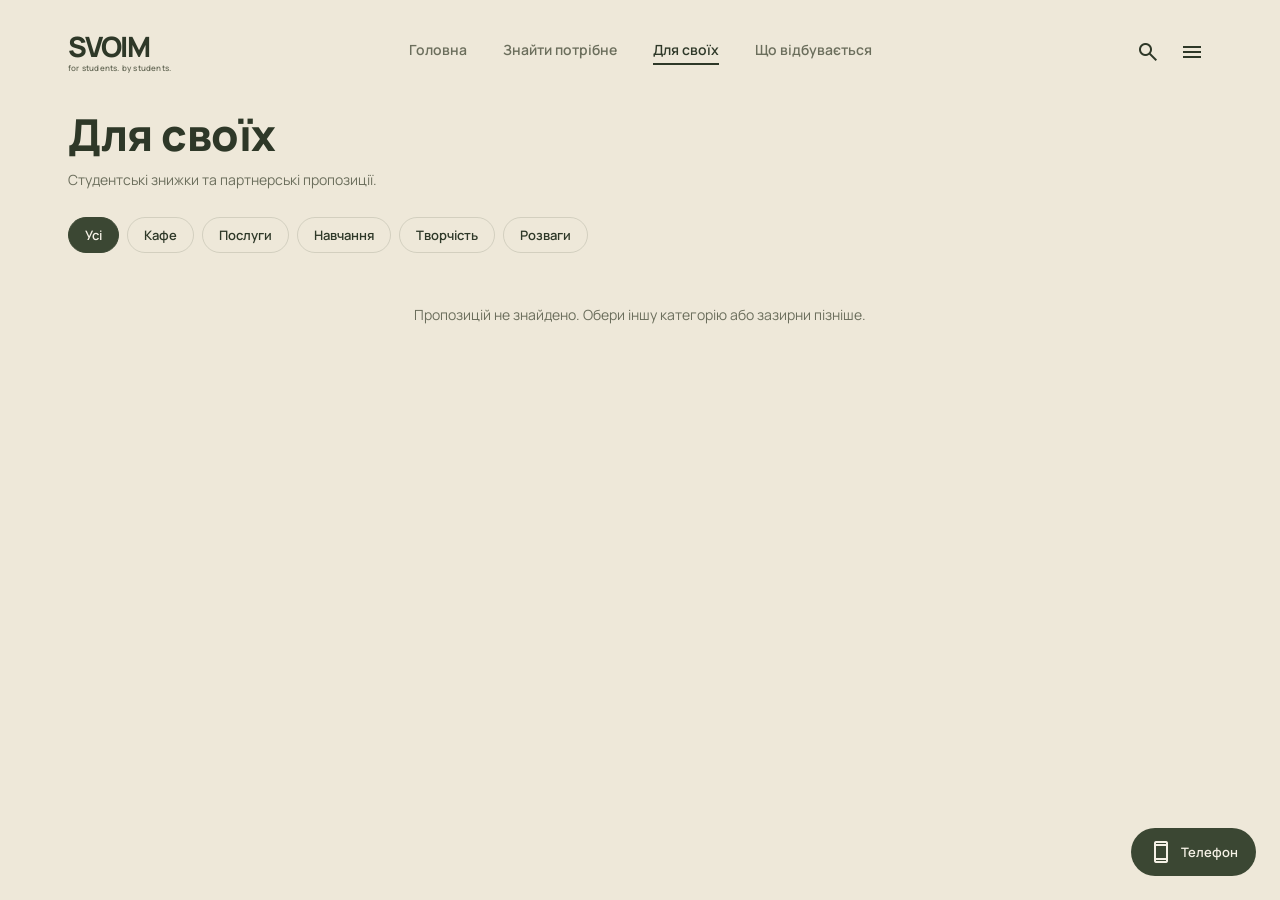
==== discounts.html @ bbe0a5d1 "initial commit" ====
<!DOCTYPE html>
<html lang="uk">
<head>
    <meta charset="UTF-8">
    <meta name="viewport" content="width=device-width, initial-scale=1">
    <title>Для своїх — SVOIM</title>
    <link rel="preconnect" href="https://fonts.googleapis.com">
    <link rel="preconnect" href="https://fonts.gstatic.com" crossorigin>
    <link href="https://fonts.googleapis.com/css2?family=Caveat:wght@500;700&family=Manrope:wght@400;600;800&display=swap" rel="stylesheet">
    <!-- тільки потрібні іконки (список має бути в алфавітному порядку) -->
    <link href="https://fonts.googleapis.com/css2?family=Material+Symbols+Outlined:opsz,wght,FILL,GRAD@24,400,0,0&icon_names=arrow_back,arrow_forward,atm,battery_charging_full,bookmark,build,calendar_month,calendar_today,checkroom,chevron_right,close,computer,content_copy,credit_card,desktop_windows,document_scanner,event,expand_more,favorite,handyman,home,key,local_cafe,local_offer,local_shipping,location_on,menu,more_horiz,palette,payments,percent,person,photo_camera,print,schedule,search,settings,share,smartphone,star&display=block" rel="stylesheet">
    <link rel="stylesheet" href="style.css">
    <script src="data.js"></script>
    <script src="script.js"></script>
    <script defer src="pages.js"></script>
</head>
<body data-page="discounts">
<div class="page">

    <header class="header">
        <a class="logo" href="index.html">SVOIM<span class="logo__tag">for students. by students.</span></a>
        <nav class="header__nav" aria-label="Основна навігація">
            <a class="header__link" href="index.html">Головна</a>
            <a class="header__link" href="needs.html">Знайти потрібне</a>
            <a class="header__link is-active" href="discounts.html" aria-current="page">Для своїх</a>
            <a class="header__link" href="events.html">Що відбувається</a>
        </nav>
        <div class="header__actions">
            <a class="icon-btn" href="needs.html" aria-label="Пошук"><span class="material-symbols-outlined">search</span></a>
            <button class="icon-btn" type="button" aria-label="Меню"><span class="material-symbols-outlined">menu</span></button>
        </div>
    </header>

    <main>
        <div class="page-head">
            <a class="back" href="index.html"><span class="material-symbols-outlined">arrow_back</span>Назад</a>
            <h1 class="page-head__title">Для своїх</h1>
            <p class="page-head__sub">Студентські знижки та партнерські пропозиції.</p>
        </div>
        <div class="chips" role="group" aria-label="Категорії">
            <button class="chip is-active" type="button" data-filter="all" aria-pressed="true">Усі</button>
            <button class="chip" type="button" data-filter="Кафе" aria-pressed="false">Кафе</button>
            <button class="chip" type="button" data-filter="Послуги" aria-pressed="false">Послуги</button>
            <button class="chip" type="button" data-filter="Навчання" aria-pressed="false">Навчання</button>
            <button class="chip" type="button" data-filter="Творчість" aria-pressed="false">Творчість</button>
            <button class="chip" type="button" data-filter="Розваги" aria-pressed="false">Розваги</button>
        </div>
        <ul class="offers stagger" data-list></ul>
        <p class="empty" data-empty hidden>Пропозицій не знайдено.</p>
    </main>

    <nav class="bottom-nav" aria-label="Мобільна навігація">
        <a class="bottom-nav__item" href="index.html"><span class="material-symbols-outlined">home</span>Головна</a>
        <a class="bottom-nav__item" href="needs.html"><span class="material-symbols-outlined">search</span>Пошук</a>
        <a class="bottom-nav__item is-active" href="discounts.html" aria-current="page"><span class="material-symbols-outlined">local_offer</span>Для своїх</a>
        <a class="bottom-nav__item" href="events.html"><span class="material-symbols-outlined">calendar_today</span>Події</a>
        <a class="bottom-nav__item" href="profile.html"><span class="material-symbols-outlined">person</span>Профіль</a>
    </nav>
</div>
</body>
</html>
---- style.css ----
/* =========================================================
   SVOIM  стилі
   порядок 1 токени · 2 база · 3 компоненти · 4 секції · 5 десктоп
   підхід mobile-first, один брейкпоінт (900px)
   ========================================================= */

/* ---------- 1. токен ---------- */
:root {
    /* колір */
    --bg:          #EEE8D9;
    --surface:     #E6DFCC;
    --surface-hi:  #F5F1E6;
    --ink:         #2E3828;
    --ink-soft:    #6B6E5C;
    --olive:       #3B4733;
    --line:        rgba(46, 56, 40, 0.14);

    /* шрифти */
    --font-body: 'Manrope', system-ui, sans-serif;
    --font-hand: 'Caveat', 'Segoe Print', cursive;

    /* форма */
    --radius-lg: 24px;
    --radius-md: 16px;
    --gutter: 20px;
    --page-max: 1240px;
}

/* ---------- 2. баба ---------- */
*, *::before, *::after { box-sizing: border-box; }

* { margin: 0; padding: 0; }

body {
    font-family: var(--font-body);
    background: var(--bg);
    color: var(--ink);
    -webkit-font-smoothing: antialiased;
}

a { color: inherit; text-decoration: none; }
ul { list-style: none; }
button { font: inherit; color: inherit; background: none; border: 0; cursor: pointer; }

:focus-visible { outline: 2px solid var(--olive); outline-offset: 3px; }

.page {
    max-width: var(--page-max);
    min-height: 100dvh;
    margin: 0 auto;
    padding: 0 var(--gutter) 96px;   /* запас під нижню навігацію */
    display: flex;
    flex-direction: column;
}

main { flex: 1; }
[hidden] { display: none !important; }

/* ---------- 3. компоненти ---------- */

/* кнопка іконка */
.icon-btn {
    display: grid;
    place-items: center;
    width: 40px;
    height: 40px;
    border-radius: 50%;
    transition: background-color 0.2s;
}
.icon-btn:hover { background: var(--line); }

/* головна кнопка */
.btn {
    display: inline-flex;
    align-items: center;
    gap: 14px;
    padding: 14px 22px;
    border-radius: 100px;
    background: var(--olive);
    color: var(--surface-hi);
    font-size: 15px;
    font-weight: 600;
    transition: transform 0.15s;
}
.btn:active { transform: scale(0.97); }
.btn .material-symbols-outlined { font-size: 20px; }

/* картка категорії */
.card {
    display: flex;
    flex-direction: column;
    height: 100%;
    min-height: 120px;
    padding: 18px;
    border-radius: var(--radius-lg);
    background: var(--surface);
    transition: background-color 0.2s;
}
.card:hover { background: #DFD7C1; }
.card:active { background: #D8CFB8; }

.card__icon  { font-size: 28px; margin-bottom: auto; }
.card__title { font-size: 15px; font-weight: 800; margin-top: 24px; letter-spacing: -0.2px; }
.card__desc,
.card__arrow { display: none; }   /* на мобільному тільки іконка + назва */

/* ---------- 4. секції ---------- */

/* шапка */
.header {
    display: flex;
    justify-content: space-between;
    align-items: center;
    padding: 20px 0 12px;
}

.logo {
    display: flex;
    flex-direction: column;
    font-weight: 800;
    font-size: 28px;
    line-height: 1;
    letter-spacing: -1.2px;
}
.logo__tag {
    margin-top: 4px;
    font-size: 8px;
    font-weight: 600;
    letter-spacing: 0.2px;
    color: var(--ink-soft);
}

.header__nav { display: none; }
.header__actions { display: flex; gap: 4px; }

/* Hero */
.hero {
    position: relative;
    display: flex;
    flex-direction: column;
    gap: 24px;
    margin: 12px 0 28px;
}

.hero__title {
    font-family: var(--font-hand);
    font-size: 56px;
    font-weight: 700;
    line-height: 0.95;
    margin-bottom: 16px;
}

.hero__desc {
    font-size: 13px;
    line-height: 1.5;
    color: var(--ink-soft);
    margin-bottom: 20px;
}

.hero__note { display: none; }

.hero__photo {
    display: grid;
    place-items: center;
    min-height: 200px;
    border-radius: var(--radius-lg);
    background-color: var(--olive);
    background-image: var(--hero-photo, linear-gradient(135deg, #66735A, #2E3828));
    background-size: cover;
    background-position: center;
}
.hero__photo-hint { font-size: 36px; color: rgba(255, 255, 255, 0.4); }

/* сітка карток */
.cards {
    display: grid;
    grid-template-columns: 1fr 1fr;
    gap: 12px;
}

/* футер з містом і хвилястою лінією */
.footer {
    display: flex;
    align-items: center;
    justify-content: center;
    gap: 4px;
    margin-top: 28px;
    padding-top: 20px;
    font-size: 13px;
    font-weight: 600;
    background: url("data:image/svg+xml,%3Csvg xmlns='http://www.w3.org/2000/svg' width='60' height='8' viewBox='0 0 60 8'%3E%3Cpath d='M0 4Q15 0 30 4T60 4' fill='none' stroke='%232E3828' stroke-opacity='.4' stroke-width='1.2'/%3E%3C/svg%3E") repeat-x top / 60px 8px;
}
.footer .material-symbols-outlined { font-size: 18px; }

/* нижня навігація (мобільний) */
.bottom-nav {
    position: fixed;
    inset: auto 0 0 0;
    display: grid;
    grid-template-columns: repeat(5, 1fr);
    padding: 10px 8px calc(10px + env(safe-area-inset-bottom));
    border-radius: var(--radius-lg) var(--radius-lg) 0 0;
    background: var(--surface-hi);
    box-shadow: 0 -6px 24px rgba(46, 56, 40, 0.08);
}
.bottom-nav__item {
    display: flex;
    flex-direction: column;
    align-items: center;
    gap: 2px;
    font-size: 10px;
    font-weight: 600;
    color: var(--ink-soft);
}
.bottom-nav__item.is-active { color: var(--ink); }
.bottom-nav__item .material-symbols-outlined { font-size: 24px; }

/* ---------- 4b. внутрішні сторінки ---------- */
.page-head { margin: 8px 0 20px; }
.page-head__title { font-size: 28px; font-weight: 800; letter-spacing: -0.5px; }
.page-head__sub { margin-top: 6px; font-size: 14px; color: var(--ink-soft); }

.back {
    display: inline-flex;
    align-items: center;
    gap: 4px;
    margin-bottom: 12px;
    font-size: 14px;
    font-weight: 600;
    color: var(--ink-soft);
}
.back .material-symbols-outlined { font-size: 20px; }

/* пошук */
.search {
    display: flex;
    align-items: center;
    gap: 10px;
    height: 48px;
    margin-bottom: 20px;
    padding: 0 16px;
    border-radius: 100px;
    background: var(--surface);
    color: var(--ink-soft);
}
.search input::-webkit-search-cancel-button { display: none; }
.search:focus-within { outline: 2px solid var(--olive); }
.search input {
    flex: 1;
    min-width: 0;
    height: 100%;
    border: 0;
    outline: 0;
    background: none;
    font: inherit;
    font-size: 14px;
    color: var(--ink);
}

/* плитки послуг */
.tiles { display: grid; grid-template-columns: repeat(3, 1fr); gap: 10px; }
.tile {
    display: flex;
    flex-direction: column;
    align-items: center;
    justify-content: center;
    gap: 10px;
    aspect-ratio: 1;
    padding: 10px;
    border-radius: var(--radius-md);
    background: var(--surface);
    text-align: center;
    font-size: 11px;
    font-weight: 600;
    line-height: 1.25;
    transition: background-color 0.2s;
}
.tile:hover { background: #DFD7C1; }
.tile .material-symbols-outlined { font-size: 28px; }
.empty { margin-top: 24px; font-size: 14px; color: var(--ink-soft); text-align: center; }

/* фільтри-чіпси */
.chips {
    display: flex;
    gap: 8px;
    margin: 0 calc(var(--gutter) * -1) 20px;
    padding: 0 var(--gutter);
    overflow-x: auto;
    scrollbar-width: none;
}
.chips::-webkit-scrollbar { display: none; }
.chip {
    flex: none;
    padding: 8px 16px;
    border: 1px solid var(--line);
    border-radius: 100px;
    font-size: 13px;
    font-weight: 600;
}
.chip.is-active { background: var(--olive); border-color: var(--olive); color: var(--surface-hi); }

/* картки знижок */
.offers { display: grid; grid-template-columns: 1fr; gap: 16px; }
.offer {
    display: flex;
    flex-direction: column;
    overflow: hidden;
    border-radius: var(--radius-lg);
    background: var(--surface-hi);
    content-visibility: auto;            /* не малюємо те, що поза екраном */
    contain-intrinsic-size: auto 280px;
}
.offer__img {
    display: grid;
    place-items: center;
    aspect-ratio: 16 / 10;
    background-color: var(--tone, var(--olive));
    background-image: var(--img, none);  /* сюди можна підставити фото style="--img:url(img/x.jpg)" */
    background-size: cover;
    background-position: center;
    color: rgba(255, 255, 255, 0.5);
}
.offer__img .material-symbols-outlined { font-size: 40px; }
.offer__body { display: flex; flex-direction: column; flex: 1; gap: 4px; padding: 14px 16px 16px; }
.offer__title { font-size: 16px; font-weight: 800; line-height: 1.25; }
.offer__place { font-size: 12px; color: var(--ink-soft); }
.offer__foot { display: flex; align-items: center; justify-content: space-between; margin-top: auto; padding-top: 12px; }
.badge {
    padding: 7px 14px;
    border-radius: 100px;
    background: var(--olive);
    color: var(--surface-hi);
    font-size: 11px;
    font-weight: 600;
}
.offer__go,
.row__go {
    display: grid;
    place-items: center;
    width: 32px;
    height: 32px;
    border: 1px solid var(--line);
    border-radius: 50%;
}
.offer__go .material-symbols-outlined,
.row__go .material-symbols-outlined { font-size: 18px; }

/* ---------- 4c. рядки, місце, мапа, профыль ---------- */
.chips + .chips { margin-top: -8px; }

/* рядок списку (події, результати пошуку, міні-картка на мапі) */
.rows { display: grid; gap: 10px; }
.row {
    display: flex;
    align-items: center;
    gap: 14px;
    padding: 10px 14px 10px 10px;
    border-radius: var(--radius-md);
    background: var(--surface);
}
.row__img {
    flex: none;
    display: grid;
    place-items: center;
    width: 76px;
    height: 68px;
    border-radius: 12px;
    background-color: var(--tone, var(--olive));
    background-image: var(--img, none);
    background-size: cover;
    color: rgba(255, 255, 255, 0.55);
}
.row__body { flex: 1; min-width: 0; display: flex; flex-direction: column; }
.row__title { font-size: 14px; font-weight: 800; line-height: 1.25; }
.row__meta { margin-top: 4px; font-size: 12px; line-height: 1.4; color: var(--ink-soft); }

.rating { display: inline-flex; align-items: center; gap: 3px; font-weight: 600; color: var(--ink); }
.rating .material-symbols-outlined { font-size: 14px; }
.tag { padding: 3px 10px; border-radius: 100px; background: var(--surface); font-size: 11px; font-weight: 600; color: var(--ink); }
.badge--soft { align-self: flex-start; margin-top: 8px; padding: 4px 10px; background: var(--surface-hi); color: var(--ink); }

/* сторінка місця */
.page-bar { display: flex; align-items: center; justify-content: space-between; margin-bottom: 8px; }
.page-bar .back { margin-bottom: 0; }
.place__img {
    position: relative;
    display: grid;
    place-items: center;
    aspect-ratio: 16 / 10;
    margin-bottom: 18px;
    border-radius: var(--radius-lg);
    background-color: var(--tone, var(--olive));
    background-image: var(--img, none);
    background-size: cover;
    color: rgba(255, 255, 255, 0.5);
}
.place__img > .material-symbols-outlined { font-size: 56px; }
.place__title { font-size: 26px; font-weight: 800; letter-spacing: -0.5px; }
.place__meta { display: flex; flex-wrap: wrap; align-items: center; gap: 8px; margin: 8px 0 14px; font-size: 13px; }
.fact { display: flex; align-items: center; gap: 8px; margin-bottom: 14px; font-size: 13px; font-weight: 600; }
.fact--spaced { margin-top: 14px; }
.fact .material-symbols-outlined { font-size: 20px; color: var(--ink-soft); }
.services { display: flex; flex-wrap: wrap; gap: 8px; margin-bottom: 18px; }
.service { display: inline-flex; align-items: center; gap: 6px; padding: 8px 12px; border-radius: 100px; background: var(--surface); font-size: 12px; font-weight: 600; }
.service .material-symbols-outlined { font-size: 16px; }
.perk { margin: 18px 0 8px; padding: 14px 16px; border-radius: var(--radius-md); background: var(--surface); font-size: 13px; line-height: 1.4; }
.perk__title { margin-bottom: 4px; font-size: 14px; font-weight: 800; }
.accordion { border-top: 1px solid var(--line); }
.accordion summary { display: flex; align-items: center; justify-content: space-between; padding: 14px 0; font-size: 14px; font-weight: 600; cursor: pointer; list-style: none; }
.accordion summary::-webkit-details-marker { display: none; }
.accordion__body { padding-bottom: 14px; font-size: 13px; line-height: 1.5; color: var(--ink-soft); }

/* мапа (схематична, SVG) */
.map { position: relative; isolation: isolate; height: 62dvh; min-height: 420px; overflow: hidden; border-radius: var(--radius-lg); background: var(--surface); }
.map__canvas { position: absolute; inset: 0; }
.map__note { position: absolute; top: 12px; left: 12px; right: 12px; z-index: 1000; padding: 10px 14px; border-radius: var(--radius-md); background: var(--surface-hi); font-size: 13px; text-align: center; }
.map-pin { background: none; border: 0; }
.map-pin .material-symbols-outlined { display: block; font-size: 36px; color: var(--ink); }
.map-pin.is-active .material-symbols-outlined { color: var(--olive); transform: scale(1.3); transform-origin: bottom center; }
.map__card { z-index: 1000; position: absolute; inset: auto 12px 12px; display: flex; flex-direction: column; gap: 10px; padding: 10px; border-radius: var(--radius-md); background: var(--surface-hi); }

/* профіль */
.profile { max-width: 560px; }
.profile__head { display: flex; align-items: center; gap: 14px; margin: 8px 0 20px; }
.avatar { display: grid; place-items: center; width: 64px; height: 64px; border-radius: 50%; background: var(--surface); }
.avatar .material-symbols-outlined { font-size: 32px; }
.menu-list { margin-bottom: 24px; }
.menu-item { display: flex; align-items: center; gap: 14px; padding: 16px 4px; border-bottom: 1px solid var(--line); font-size: 15px; font-weight: 600; }
.menu-item .material-symbols-outlined:last-child { margin-left: auto; color: var(--ink-soft); }

/* кнопки варіанти */
.btn--block { display: flex; justify-content: center; width: 100%; }
.btn--outline { background: none; border: 1px solid var(--ink); color: var(--ink); }

/* ---------- 4d. панелі бокове меню, пошук, порожні стани ---------- */
.empty-state { display: grid; justify-items: center; gap: 12px; padding: 48px 0; text-align: center; font-size: 14px; color: var(--ink-soft); }
.empty-state > .material-symbols-outlined { font-size: 40px; }
.empty-state .page-head__title { color: var(--ink); }
.menu-item small { display: block; margin-top: 2px; font-size: 12px; font-weight: 400; color: var(--ink-soft); }
.menu-item.is-active { color: var(--olive); }

.drawer-backdrop {
    position: fixed; inset: 0; z-index: 130;
    background: rgba(30, 36, 26, 0.4);
    opacity: 0; visibility: hidden;
    transition: opacity 0.25s, visibility 0.25s;
}
.drawer {
    position: fixed; inset: 0 0 0 auto; z-index: 131;
    display: flex; flex-direction: column;
    width: min(320px, 86vw);
    padding: 20px;
    background: var(--surface-hi);
    transform: translateX(100%); visibility: hidden;
    transition: transform 0.3s cubic-bezier(0.2, 0.7, 0.2, 1), visibility 0.3s;
}
.drawer.is-open, .drawer-backdrop.is-open { visibility: visible; }
.drawer.is-open { transform: none; }
.drawer-backdrop.is-open { opacity: 1; }
.drawer__head { display: flex; align-items: center; justify-content: space-between; margin-bottom: 12px; }
.drawer__logo { font-size: 26px; font-weight: 800; letter-spacing: -1.2px; }
.drawer .menu-list { margin-bottom: 0; }
.drawer__foot { margin-top: auto; font-size: 12px; line-height: 1.5; color: var(--ink-soft); }

.search-sheet { position: fixed; inset: 0; z-index: 140; overflow-y: auto; background: var(--bg); animation: fade 0.2s; }
.search-sheet__inner { max-width: 640px; margin: 0 auto; padding: 16px var(--gutter) 40px; }
.sheet-title { margin: 20px 0 4px; font-size: 13px; font-weight: 800; color: var(--ink-soft); }

/* ---------- 5. дескоп (від 900px) ---------- */
@media (min-width: 900px) {
    :root { --gutter: 48px; }

    .page { padding-bottom: 32px; }

    /* шапка лого | меню по центру | іконки */
    .header {
        display: grid;
        grid-template-columns: 1fr auto 1fr;
        padding: 32px 0 24px;
    }
    .header__actions { justify-content: flex-end; }

    .header__nav { display: flex; gap: 36px; }
    .header__link {
        padding-bottom: 4px;
        font-size: 14px;
        font-weight: 600;
        color: var(--ink-soft);
        border-bottom: 2px solid transparent;
        transition: color 0.2s;
    }
    .header__link:hover { color: var(--ink); }
    .header__link.is-active { color: var(--ink); border-color: var(--ink); }

    /* hero текст зліва, фото справа з плавним переходом */
    .hero {
        display: grid;
        grid-template-columns: minmax(0, 1fr) minmax(0, 1.2fr);
        align-items: center;
        gap: 0;
        margin: 0 0 40px;
    }
    .hero__text { position: relative; z-index: 1; }

    .hero__title { font-size: 92px; margin-bottom: 28px; }
    .hero__desc  { font-size: 16px; margin-bottom: 28px; }
    .btn { padding: 16px 28px; font-size: 16px; }

    .hero__photo {
        min-height: 420px;
        border-radius: 32px;
        mask-image: linear-gradient(90deg, transparent 0, #000 30%);
    }

    .hero__note {
        display: block;
        position: absolute;
        top: 12%;
        left: 47%;
        z-index: 2;
        font-family: var(--font-hand);
        font-size: 24px;
        line-height: 1;
        color: var(--ink-soft);
        transform: rotate(-6deg);
    }

    /* картки 4 в ряд, з описом і стрілкою */
    .cards { grid-template-columns: repeat(4, 1fr); gap: 20px; }

    .card { min-height: 190px; padding: 24px; }
    .card__title { font-size: 16px; margin-top: 28px; }
    .card__desc  { display: block; margin-top: 6px; font-size: 12px; line-height: 1.4; color: var(--ink-soft); }
    .card__arrow { display: block; margin-top: 14px; font-size: 18px; }

    /* внутрішні сторінки */
    .back { display: none; }
    .page-head { margin-bottom: 28px; }
    .page-head__title { font-size: 44px; }
    .search { max-width: 560px; margin-bottom: 28px; }
    .tiles { grid-template-columns: repeat(5, 1fr); gap: 16px; }
    .tile { font-size: 13px; }
    .chips { margin: 0 0 28px; padding: 0; }
    .offers { grid-template-columns: repeat(3, 1fr); gap: 24px; }

    /* події, результати, місце, мапа */
    .rows { grid-template-columns: repeat(2, 1fr); gap: 16px; }
    .rows--narrow { grid-template-columns: 1fr; max-width: 720px; }
    .place { display: grid; grid-template-columns: 1.1fr 1fr; gap: 48px; align-items: start; }
    .map { height: 560px; }
    .map__card { inset: auto auto 16px 16px; width: 380px; }

    .bottom-nav { display: none; }
}

/* ---------- 6. анімації ----------
   правило тільки from-кадри + fill-mode backwards  тоді при вимкненій анімації
   (.low-end / reduced-motion) елементи просто стоять на місці й видимі. */
@view-transition { navigation: auto; }              /* плавний перехід між сторінками (Chrome/Edge/Safari) */
.header     { view-transition-name: header; }        /* шапка й меню не «мигають» при переході */
.bottom-nav { view-transition-name: bottom-nav; }
::view-transition-old(root), ::view-transition-new(root) { animation-duration: 0.25s; }

@keyframes rise   { from { opacity: 0; transform: translateY(14px); } }
@keyframes reveal { from { opacity: 0; transform: scale(0.96); } }
@keyframes pop    { 50% { transform: scale(1.25); } }
@keyframes fade   { from { opacity: 0; } }

/* вхід головного екрана - одна послідовність */
.hero__title { animation: rise 0.7s cubic-bezier(0.2, 0.7, 0.2, 1) backwards; }
.hero__desc  { animation: rise 0.7s 0.12s cubic-bezier(0.2, 0.7, 0.2, 1) backwards; }
.hero .btn   { animation: rise 0.7s 0.24s cubic-bezier(0.2, 0.7, 0.2, 1) backwards; }
.hero__photo { animation: reveal 0.9s 0.1s cubic-bezier(0.2, 0.7, 0.2, 1) backwards; }
.hero__note  { animation: rise 0.6s 0.6s ease-out backwards; }

/* каскадна поява списків (перезапускається і при фільтрації) */
.stagger > li {
    animation: rise 0.5s cubic-bezier(0.2, 0.7, 0.2, 1) backwards;
    animation-delay: calc(var(--i, 9) * 55ms + 150ms);
}
.stagger > li:nth-child(1) { --i: 0; } .stagger > li:nth-child(2) { --i: 1; }
.stagger > li:nth-child(3) { --i: 2; } .stagger > li:nth-child(4) { --i: 3; }
.stagger > li:nth-child(5) { --i: 4; } .stagger > li:nth-child(6) { --i: 5; }
.stagger > li:nth-child(7) { --i: 6; } .stagger > li:nth-child(n+8) { --i: 7; }

.accordion[open] .accordion__body { animation: rise 0.3s ease-out; }
.accordion summary .material-symbols-outlined { transition: transform 0.25s; }
.accordion[open] summary .material-symbols-outlined { transform: rotate(180deg); }

/* Відгук на дії */
.card, .tile, .row, .offer { transition: transform 0.25s cubic-bezier(0.2, 0.7, 0.2, 1), background-color 0.2s; }
.card:active, .tile:active, .row:active { transform: scale(0.97); }
.chip { transition: background-color 0.2s, color 0.2s, border-color 0.2s; }
.btn .material-symbols-outlined { transition: transform 0.25s; }
.bottom-nav__item.is-active .material-symbols-outlined { animation: pop 0.35s; }
.icon-btn[aria-pressed="true"] { color: #A6472F; }
.icon-btn[aria-pressed="true"] .material-symbols-outlined { animation: pop 0.3s; }

@media (hover: hover) {
    .card:hover, .tile:hover, .row:hover, .offer:hover { transform: translateY(-3px); }
    .btn:hover .material-symbols-outlined { transform: translateX(4px); }
}

/* ---------- 7. кнопка телефона (кнопка внизу праворуч, тільки на десктопі) ---------- */
.preview-toggle { display: none; }

@media (min-width: 900px) {
    .preview-toggle {
        position: fixed;
        right: 24px;
        bottom: 24px;
        z-index: 120;
        display: flex;
        align-items: center;
        gap: 8px;
        padding: 12px 18px;
        border-radius: 100px;
        background: var(--olive);
        color: var(--surface-hi);
        font-size: 13px;
        font-weight: 600;
        box-shadow: 0 8px 24px rgba(46, 56, 40, 0.25);
    }
    .device-overlay {
        position: fixed;
        inset: 0;
        z-index: 110;
        display: grid;
        place-items: center;
        background: #D8D1BC;
        animation: fade 0.25s;
    }
    .device {
        width: 390px;                                  /* 390 − рамка 20 = 370px екран */
        height: min(844px, calc(100dvh - 48px));
        overflow: hidden;
        border: 10px solid #1F261B;
        border-radius: 48px;
        background: var(--bg);
        box-shadow: 0 30px 80px rgba(0, 0, 0, 0.3);
        animation: rise 0.4s cubic-bezier(0.2, 0.7, 0.2, 1);
    }
    .device iframe { display: block; width: 100%; height: 100%; border: 0; }
}

/* ---------- ДОСТУПНІСТЬ ---------- */
@media (prefers-reduced-motion: reduce) {
    *, *::before, *::after { transition: none !important; animation: none !important; }
    ::view-transition-group(*), ::view-transition-old(*), ::view-transition-new(*) { animation: none !important; }
}

/* ---------- РЕЖИМ ДЛЯ СЛАБКИХ ПРИСТРОЇВ ----------
   клас .low-end на <html> ставить script.js: мало ядер/пам'яті, економія трафіку,
   повільна мережа або prefers-reduced-motion. */
.low-end *, .low-end *::before, .low-end *::after {
    transition: none !important;
    animation: none !important;
    box-shadow: none !important;
}
.low-end .hero__photo { mask-image: none; background-image: none; }  /* без маски й важкого фото */
.low-end .offer__img  { background-image: none; }
.low-end .bottom-nav  { border-top: 1px solid var(--line); }
.low-end::view-transition-group(*), .low-end::view-transition-old(*), .low-end::view-transition-new(*) { animation: none !important; }
.low-end .row__img { background-image: none; }
.low-end .place__img { background-image: none; }
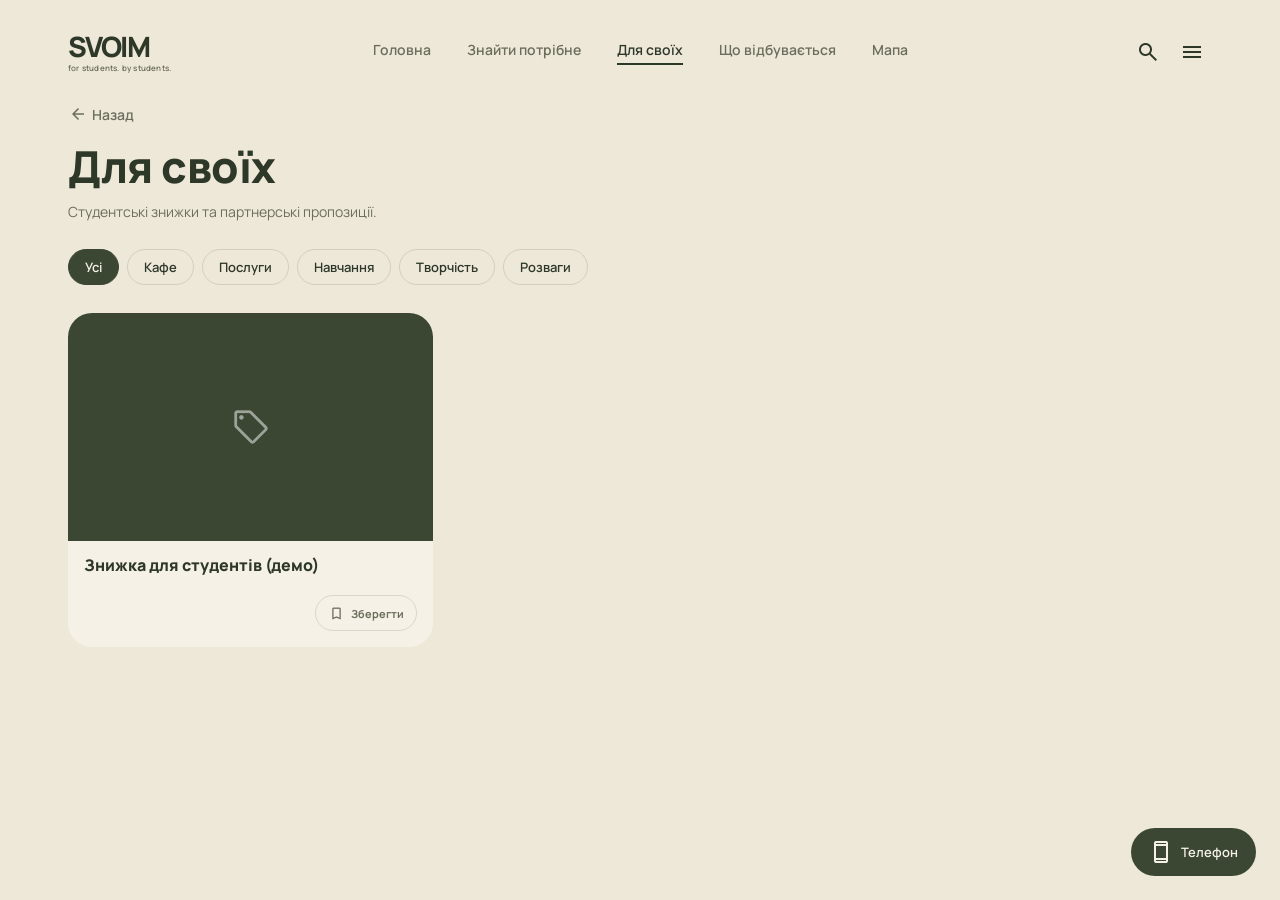
==== commit 4d0ac03b: "initial commit" ====
--- a/discounts.html
+++ b/discounts.html
@@ -12,6 +12,7 @@
     <link rel="stylesheet" href="style.css">
     <script src="data.js"></script>
     <script src="script.js"></script>
+    <script src="store.js"></script>
     <script defer src="pages.js"></script>
 </head>
 <body data-page="discounts">
--- a/style.css
+++ b/style.css
@@ -278,6 +278,7 @@
 .tile:hover { background: #DFD7C1; }
 .tile .material-symbols-outlined { font-size: 28px; }
 .empty { margin-top: 24px; font-size: 14px; color: var(--ink-soft); text-align: center; }
+.needs-map-link { margin: -4px 0 18px; }
 
 /* фільтри-чіпси */
 .chips {
@@ -325,6 +326,7 @@
 .offer__title { font-size: 16px; font-weight: 800; line-height: 1.25; }
 .offer__place { font-size: 12px; color: var(--ink-soft); }
 .offer__foot { display: flex; align-items: center; justify-content: space-between; margin-top: auto; padding-top: 12px; }
+.offer__foot .save-action { margin-left: auto; }
 .badge {
     padding: 7px 14px;
     border-radius: 100px;
@@ -373,6 +375,27 @@
 .row__body { flex: 1; min-width: 0; display: flex; flex-direction: column; }
 .row__title { font-size: 14px; font-weight: 800; line-height: 1.25; }
 .row__meta { margin-top: 4px; font-size: 12px; line-height: 1.4; color: var(--ink-soft); }
+.row-wrap { display: flex; align-items: center; gap: 8px; min-width: 0; }
+.row-wrap .row { flex: 1; min-width: 0; }
+.save-action {
+    display: inline-flex;
+    flex: none;
+    align-items: center;
+    justify-content: center;
+    gap: 6px;
+    min-height: 36px;
+    padding: 0 12px;
+    border: 1px solid var(--line);
+    border-radius: 100px;
+    color: var(--ink-soft);
+    font-size: 11px;
+    font-weight: 700;
+    white-space: nowrap;
+    transition: color 0.2s, background-color 0.2s, border-color 0.2s;
+}
+.save-action .material-symbols-outlined { font-size: 17px; }
+.save-action[aria-pressed="true"] { border-color: var(--olive); background: var(--olive); color: var(--surface-hi); }
+.save-action:focus-visible { outline: 2px solid var(--olive); outline-offset: 3px; }
 
 .rating { display: inline-flex; align-items: center; gap: 3px; font-weight: 600; color: var(--ink); }
 .rating .material-symbols-outlined { font-size: 14px; }
@@ -414,10 +437,17 @@
 .map { position: relative; isolation: isolate; height: 62dvh; min-height: 420px; overflow: hidden; border-radius: var(--radius-lg); background: var(--surface); }
 .map__canvas { position: absolute; inset: 0; }
 .map__note { position: absolute; top: 12px; left: 12px; right: 12px; z-index: 1000; padding: 10px 14px; border-radius: var(--radius-md); background: var(--surface-hi); font-size: 13px; text-align: center; }
+.map-nearby { margin-top: 14px; }
+.map-nearby:disabled { cursor: wait; opacity: 0.7; }
 .map-pin { background: none; border: 0; }
 .map-pin .material-symbols-outlined { display: block; font-size: 36px; color: var(--ink); }
 .map-pin.is-active .material-symbols-outlined { color: var(--olive); transform: scale(1.3); transform-origin: bottom center; }
-.map__card { z-index: 1000; position: absolute; inset: auto 12px 12px; display: flex; flex-direction: column; gap: 10px; padding: 10px; border-radius: var(--radius-md); background: var(--surface-hi); }
+.map__card { z-index: 1000; position: absolute; inset: auto 12px 12px; display: flex; flex-direction: column; gap: 8px; padding: 10px; border-radius: var(--radius-md); background: var(--surface-hi); box-shadow: 0 8px 24px rgba(46, 56, 40, 0.16); }
+.map__card-head { display: flex; align-items: center; justify-content: space-between; gap: 12px; min-height: 40px; padding-left: 4px; font-size: 14px; }
+.map__card-head strong { min-width: 0; line-height: 1.3; }
+.map__card-toggle { flex: none; width: 36px; height: 36px; border: 1px solid var(--line); }
+.map__card-body { display: grid; gap: 8px; }
+.map__card-body .row { background: var(--surface); }
 
 /* профіль */
 .profile { max-width: 560px; }
@@ -431,6 +461,102 @@
 /* кнопки варіанти */
 .btn--block { display: flex; justify-content: center; width: 100%; }
 .btn--outline { background: none; border: 1px solid var(--ink); color: var(--ink); }
+
+/* налаштування */
+body[data-page="settings"] main { max-width: 680px; width: 100%; }
+body[data-page="settings"] .page-head { margin-bottom: 24px; }
+body[data-page="settings"] .form { display: grid; gap: 14px; }
+body[data-page="settings"] .field { display: grid; gap: 8px; font-size: 13px; font-weight: 700; }
+body[data-page="settings"] .field__label { color: var(--ink-soft); }
+body[data-page="settings"] .field input {
+    width: 100%;
+    min-height: 50px;
+    padding: 0 16px;
+    border: 1px solid var(--line);
+    border-radius: var(--radius-md);
+    outline: 0;
+    background: var(--surface-hi);
+    color: var(--ink);
+    font: inherit;
+    font-size: 14px;
+    transition: border-color 0.2s, box-shadow 0.2s;
+}
+body[data-page="settings"] .field input::placeholder { color: var(--ink-soft); opacity: 0.75; }
+body[data-page="settings"] .field input:focus { border-color: var(--olive); box-shadow: 0 0 0 3px rgba(59, 71, 51, 0.12); }
+body[data-page="settings"] .switch {
+    display: flex;
+    align-items: center;
+    justify-content: space-between;
+    gap: 20px;
+    min-height: 76px;
+    padding: 14px 2px;
+    border-bottom: 1px solid var(--line);
+    cursor: pointer;
+}
+body[data-page="settings"] .switch__text { display: grid; gap: 4px; font-size: 14px; font-weight: 700; }
+body[data-page="settings"] .switch small { max-width: 440px; font-size: 12px; font-weight: 400; line-height: 1.5; color: var(--ink-soft); }
+body[data-page="settings"] .switch input {
+    position: relative;
+    flex: none;
+    width: 46px;
+    height: 26px;
+    margin: 0;
+    appearance: none;
+    border: 1px solid var(--line);
+    border-radius: 100px;
+    background: var(--surface);
+    cursor: pointer;
+    transition: background-color 0.2s, border-color 0.2s;
+}
+body[data-page="settings"] .switch input::before {
+    position: absolute;
+    top: 3px;
+    left: 3px;
+    width: 18px;
+    height: 18px;
+    border-radius: 50%;
+    background: var(--surface-hi);
+    box-shadow: 0 1px 3px rgba(46, 56, 40, 0.2);
+    content: "";
+    transition: transform 0.2s;
+}
+body[data-page="settings"] .switch input:checked { border-color: var(--olive); background: var(--olive); }
+body[data-page="settings"] .switch input:checked::before { transform: translateX(20px); }
+body[data-page="settings"] .switch input:checked::before { background: #FFFFFF; }
+body[data-page="settings"] .switch input:focus-visible { outline: 2px solid var(--olive); outline-offset: 3px; }
+body[data-page="settings"] .form .btn { margin-top: 8px; }
+body[data-page="settings"] .switch:has(input:checked) .switch__text { color: var(--olive); }
+body[data-page="settings"] .toast { margin-top: 14px; font-size: 13px; font-weight: 600; color: var(--ink-soft); }
+
+body[data-page^="my-"] main { width: 100%; max-width: 900px; margin: 0 auto; }
+body[data-page^="my-"] .page-head { margin-bottom: 28px; }
+body[data-page^="my-"] .page-head__sub { max-width: 560px; line-height: 1.55; }
+body[data-page^="my-"] .empty {
+    max-width: 760px;
+    margin-top: 12px;
+    padding: 18px 0;
+    border-top: 1px solid var(--line);
+    line-height: 1.55;
+    text-align: left;
+}
+body[data-page^="my-"] .btn--gap { margin-top: 18px; }
+body[data-page="my-events"] [data-list] { max-width: 760px; gap: 12px; }
+body[data-page="my-events"] .row { min-height: 94px; border: 1px solid var(--line); background: var(--surface-hi); }
+body[data-page="my-events"] .row__img { width: 84px; height: 74px; }
+body[data-page="my-events"] .save-action { min-width: 92px; }
+body[data-page="my-discounts"] .offers { grid-template-columns: 1fr; max-width: 760px; gap: 12px; }
+body[data-page="my-discounts"] .offer {
+    flex-direction: row;
+    min-height: 132px;
+    border: 1px solid var(--line);
+    border-radius: var(--radius-md);
+    content-visibility: visible;
+    contain-intrinsic-size: auto;
+}
+body[data-page="my-discounts"] .offer__img { flex: none; width: 112px; aspect-ratio: auto; }
+body[data-page="my-discounts"] .offer__body { min-width: 0; padding: 14px 16px; }
+body[data-page="my-discounts"] .offer__foot { gap: 8px; }
+.btn--gap { margin-top: 16px; }
 
 /* ---------- 4d. панелі бокове меню, пошук, порожні стани ---------- */
 .empty-state { display: grid; justify-items: center; gap: 12px; padding: 48px 0; text-align: center; font-size: 14px; color: var(--ink-soft); }
@@ -534,7 +660,6 @@
     .card__arrow { display: block; margin-top: 14px; font-size: 18px; }
 
     /* внутрішні сторінки */
-    .back { display: none; }
     .page-head { margin-bottom: 28px; }
     .page-head__title { font-size: 44px; }
     .search { max-width: 560px; margin-bottom: 28px; }
@@ -548,7 +673,7 @@
     .rows--narrow { grid-template-columns: 1fr; max-width: 720px; }
     .place { display: grid; grid-template-columns: 1.1fr 1fr; gap: 48px; align-items: start; }
     .map { height: 560px; }
-    .map__card { inset: auto auto 16px 16px; width: 380px; }
+    .map__card { inset: auto auto 16px 16px; width: min(420px, calc(100% - 32px)); }
 
     .bottom-nav { display: none; }
 }
@@ -662,4 +787,23 @@
 .low-end .bottom-nav  { border-top: 1px solid var(--line); }
 .low-end::view-transition-group(*), .low-end::view-transition-old(*), .low-end::view-transition-new(*) { animation: none !important; }
 .low-end .row__img { background-image: none; }
-.low-end .place__img { background-image: none; }+.low-end .place__img { background-image: none; }
+
+.reduce-motion *, .reduce-motion *::before, .reduce-motion *::after {
+    transition: none !important;
+    animation: none !important;
+    scroll-behavior: auto !important;
+}
+.reduce-motion::view-transition-group(*), .reduce-motion::view-transition-old(*), .reduce-motion::view-transition-new(*) { animation: none !important; }
+
+@media (max-width: 480px) {
+    .rows > li { min-width: 0; }
+    .rows .row { width: 100%; min-width: 0; }
+    .rows .row-wrap { flex-wrap: wrap; }
+    .rows .row-wrap .row { flex: 1 1 100%; }
+    .rows .row-wrap .save-action { margin-left: auto; }
+    body[data-page="my-discounts"] .offer__img { width: 88px; min-height: 116px; }
+    body[data-page="my-discounts"] .offer__body { padding: 12px; }
+    body[data-page="my-discounts"] .offer__foot { flex-wrap: wrap; }
+    .map__card { max-height: 55%; overflow-y: auto; }
+}
